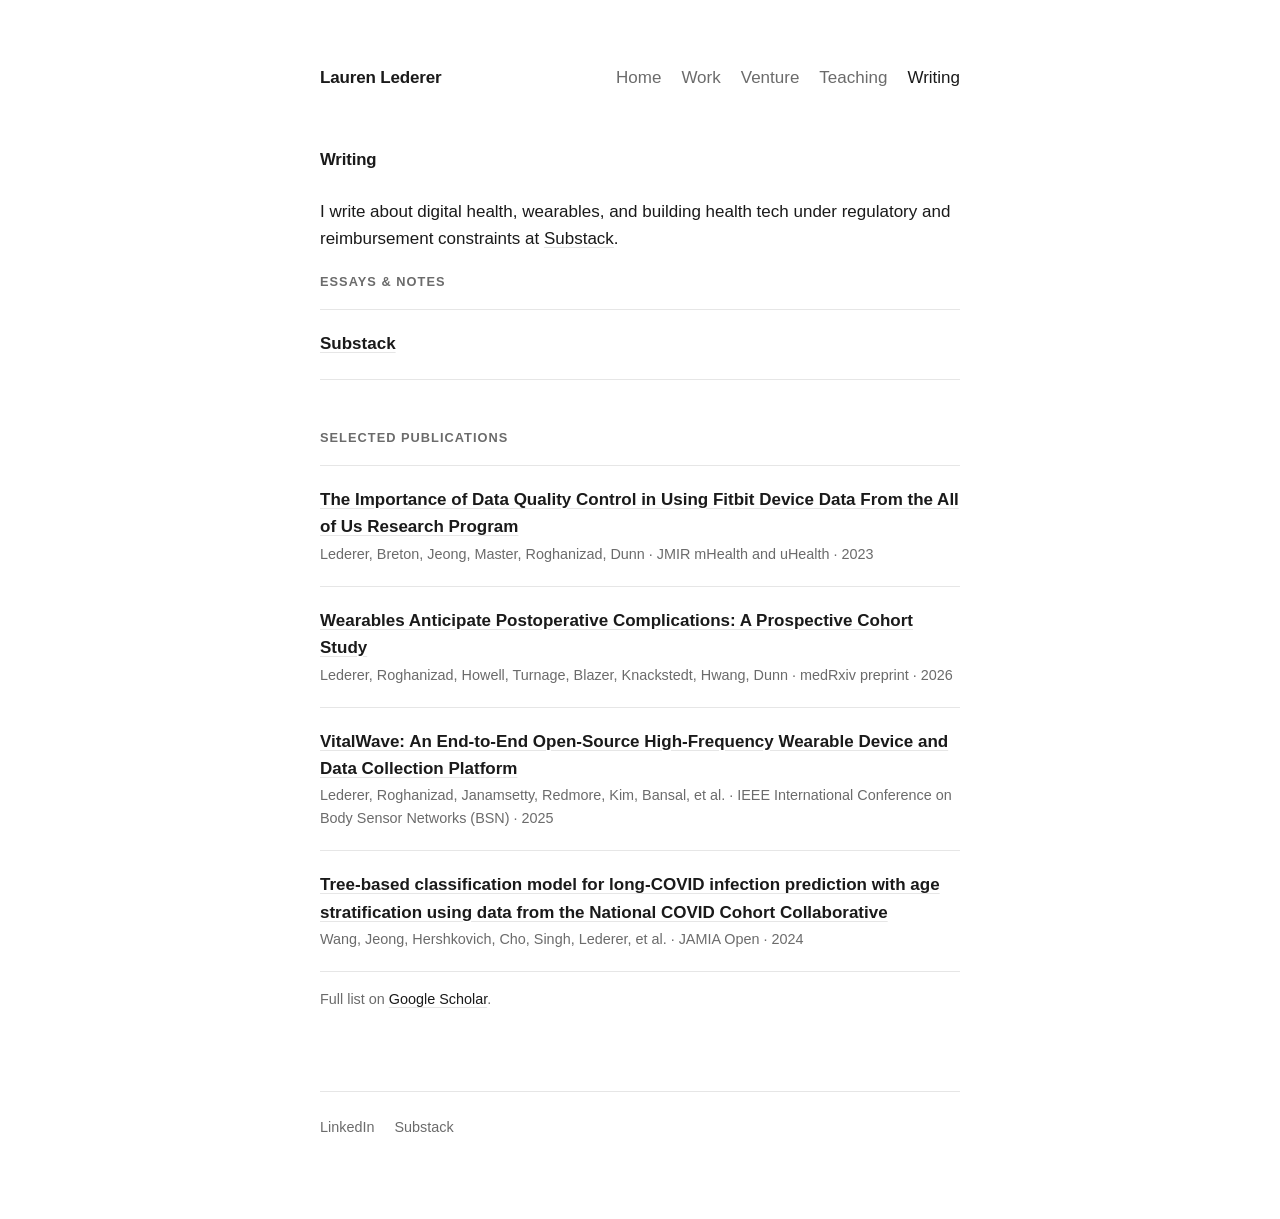
==== writing.html @ ad5d155d "Initial Site" ====
<!doctype html>
<html lang="en">
<head>
  <meta charset="utf-8">
  <meta name="viewport" content="width=device-width, initial-scale=1">
  <title>Writing – Lauren Lederer</title>
  <meta name="description" content="Selected publications on wearables, digital biomarkers, and clinical prediction, plus essays on Substack.">
  <link rel="icon" href="favicon.svg" type="image/svg+xml">
  <link rel="icon" href="favicon.png" sizes="32x32" type="image/png">
  <link rel="apple-touch-icon" href="apple-touch-icon.png">
  <meta property="og:type" content="website">
  <meta property="og:site_name" content="Lauren Lederer">
  <meta property="og:title" content="Writing – Lauren Lederer">
  <meta property="og:description" content="Selected publications on wearables, digital biomarkers, and clinical prediction, plus essays on Substack.">
  <meta property="og:url" content="https://laurenlederer.com/writing.html">
  <meta property="og:image" content="https://laurenlederer.com/images/lauren-jessilyn-bw.jpg">
  <meta property="og:image:width" content="1280">
  <meta property="og:image:height" content="720">
  <meta property="og:image:alt" content="Lauren Lederer and Jessilyn Dunn examining a wearable sensor in the BIG IDEAs Lab">
  <meta name="twitter:card" content="summary_large_image">
  <link rel="stylesheet" href="style.css">
</head>
<body>
  <div class="wrap">
    <header>
      <a class="name" href="index.html">Lauren Lederer</a>
      <nav>
        <a href="index.html">Home</a>
        <a href="work.html">Work</a>
        <a href="venture.html">Venture</a>
        <a href="teaching.html">Teaching</a>
        <a href="writing.html" aria-current="page">Writing</a>
      </nav>
    </header>

    <main>
      <h1>Writing</h1>

      <p>I write about digital health, wearables, and building health tech under regulatory and reimbursement constraints at <a href="https://laurenlederer.substack.com/" target="_blank" rel="noopener">Substack</a>.</p>
      <section>
        <h2>Essays &amp; Notes</h2>
        <ul class="items">
          <li>
            <p class="title"><a href="https://laurenlederer.substack.com/" target="_blank" rel="noopener">Substack</a></p>
            <p class="meta"></p>
          </li>
        </ul>
      </section>
      <section>
        <h2>Selected publications</h2>
        <ul class="items">
          <li>
            <p class="title"><a href="https://doi.org/10.2196/45103" target="_blank" rel="noopener">The Importance of Data Quality Control in Using Fitbit Device Data From the All of Us Research Program</a></p>
            <p class="meta">Lederer, Breton, Jeong, Master, Roghanizad, Dunn · JMIR mHealth and uHealth · 2023</p>
          </li>
          <li>
            <p class="title"><a href="https://www.medrxiv.org/content/10.64898/2026.06.02.26354556v1" target="_blank" rel="noopener">Wearables Anticipate Postoperative Complications: A Prospective Cohort Study</a></p>
            <p class="meta">Lederer, Roghanizad, Howell, Turnage, Blazer, Knackstedt, Hwang, Dunn · medRxiv preprint · 2026</p>
          </li>
          <li>
            <p class="title"><a href="https://doi.org/10.1109/bsn66969.2025.11337446" target="_blank" rel="noopener">VitalWave: An End-to-End Open-Source High-Frequency Wearable Device and Data Collection Platform</a></p>
            <p class="meta">Lederer, Roghanizad, Janamsetty, Redmore, Kim, Bansal, et al. · IEEE International Conference on Body Sensor Networks (BSN) · 2025</p>
          </li>
          <li>
            <p class="title"><a href="https://doi.org/10.1093/jamiaopen/ooae111" target="_blank" rel="noopener">Tree-based classification model for long-COVID infection prediction with age stratification using data from the National COVID Cohort Collaborative</a></p>
            <p class="meta">Wang, Jeong, Hershkovich, Cho, Singh, Lederer, et al. · JAMIA Open · 2024</p>
          </li>
        </ul>
        <p class="muted" style="margin-top:1rem;font-size:0.9rem">Full list on <a href="https://scholar.google.com/citations?user=VjYN3LAAAAAJ&amp;hl=en" target="_blank" rel="noopener">Google Scholar</a>.</p>
      </section>


    </main>

    <footer>
      <a href="https://www.linkedin.com/in/lauren-lederer/" target="_blank" rel="noopener">LinkedIn</a>
      <a href="https://laurenlederer.substack.com/" target="_blank" rel="noopener">Substack</a>
    </footer>
  </div>
</body>
</html>
---- style.css ----
:root {
  --bg: #ffffff;
  --fg: #1a1a1a;
  --muted: #6b6b6b;
  --rule: #e6e6e6;
  --link: #1a1a1a;
  --accent: #9CD29E;
  --maxw: 640px;
}

@media (prefers-color-scheme: dark) {
  :root {
    --bg: #111111;
    --fg: #ececec;
    --muted: #9a9a9a;
    --rule: #2a2a2a;
    --link: #ececec;
  }
}

* { box-sizing: border-box; }

html { -webkit-text-size-adjust: 100%; }

body {
  margin: 0;
  padding: 0 1.25rem;
  background: var(--bg);
  color: var(--fg);
  font-family: -apple-system, BlinkMacSystemFont, "Segoe UI", Helvetica, Arial, sans-serif;
  font-size: 17px;
  line-height: 1.6;
  -webkit-font-smoothing: antialiased;
}

.wrap {
  max-width: var(--maxw);
  margin: 0 auto;
  padding: 4rem 0 5rem;
}

header {
  display: flex;
  flex-wrap: wrap;
  align-items: baseline;
  justify-content: space-between;
  gap: 0.5rem 2rem;
  margin-bottom: 3.5rem;
}

.name {
  font-weight: 600;
  text-decoration: none;
  color: var(--fg);
  letter-spacing: -0.01em;
}

nav { display: flex; flex-wrap: wrap; gap: 1.25rem; }

nav a {
  color: var(--muted);
  text-decoration: none;
}

nav a:hover, nav a[aria-current="page"] { color: var(--fg); }
nav a:hover { text-decoration: underline; text-decoration-color: var(--accent); text-underline-offset: 4px; }

h1 {
  font-size: 1.05rem;
  font-weight: 600;
  margin: 0 0 1.5rem;
  letter-spacing: -0.01em;
}

h2 {
  font-size: 0.8rem;
  font-weight: 600;
  text-transform: uppercase;
  letter-spacing: 0.08em;
  color: var(--muted);
  margin: 3rem 0 1rem;
}

section:first-of-type h2 { margin-top: 0; }

p { margin: 0 0 1.25rem; }

a {
  color: var(--link);
  text-decoration: underline;
  text-decoration-color: var(--rule);
  text-underline-offset: 3px;
  transition: text-decoration-color 0.15s;
}

a:hover { text-decoration-color: var(--accent); }

ul { list-style: none; padding: 0; margin: 0; }

.items li {
  padding: 1.25rem 0;
  border-top: 1px solid var(--rule);
}

.items li:last-child { border-bottom: 1px solid var(--rule); }

.items .title { font-weight: 600; margin: 0 0 0.15rem; }

.items .meta {
  color: var(--muted);
  font-size: 0.9rem;
  margin: 0 0 0.5rem;
}

.items p:last-child { margin-bottom: 0; }

.refs {
  display: inline-flex;
  flex-wrap: wrap;
  gap: 0.75rem;
  margin-top: 0.5rem;
  font-size: 0.9rem;
}

.refs a { color: var(--muted); }

.refs a:hover { color: var(--fg); text-decoration-color: var(--accent); }

footer {
  margin-top: 5rem;
  padding-top: 1.5rem;
  border-top: 1px solid var(--rule);
  display: flex;
  flex-wrap: wrap;
  gap: 1.25rem;
  font-size: 0.9rem;
  color: var(--muted);
}

footer a { color: var(--muted); text-decoration: none; }

footer a:hover { color: var(--fg); text-decoration: underline; text-decoration-color: var(--accent); text-underline-offset: 4px; }

.muted { color: var(--muted); }

@media (max-width: 480px) {
  body { font-size: 16px; }
  .wrap { padding: 2.5rem 0 4rem; }
  header { margin-bottom: 2.5rem; }
}

/* Home portrait */
.intro {
  display: grid;
  grid-template-columns: 1fr 260px;
  gap: 2.5rem;
  align-items: start;
}

.intro-text { order: 1; }
.portrait { order: 2; margin: 0.25rem 0 0; }

.portrait img {
  display: block;
  width: 100%;
  height: auto;
  aspect-ratio: 0.9;
  object-fit: cover;
  object-position: center 30%;
  filter: grayscale(1) contrast(1.06);
  border-radius: 90px 0 90px 0;
}

@media (max-width: 600px) {
  .portrait img { border-radius: 64px 0 64px 0; }
}

@media (max-width: 600px) {
  .intro { grid-template-columns: 1fr; gap: 1.5rem; }
  .portrait { order: 1; width: 55%; max-width: 240px; }
  .intro-text { order: 2; }
}

/* Inline photo */
.photo { margin: 2.5rem 0 3rem; }

.photo img {
  display: block;
  width: 100%;
  height: auto;
  filter: grayscale(1) contrast(1.06);
  border-radius: 48px 0 48px 0;
}

.photo figcaption {
  margin-top: 0.6rem;
  font-size: 0.85rem;
  color: var(--muted);
}

@media (max-width: 600px) {
  .photo img { border-radius: 32px 0 32px 0; }
}

/* Project filters */
.filters {
  display: flex;
  flex-wrap: wrap;
  gap: 0.5rem;
  margin-bottom: 1.5rem;
}

.filters button {
  font: inherit;
  font-size: 0.85rem;
  padding: 0.3rem 0.75rem;
  border: 1px solid var(--rule);
  border-radius: 999px;
  background: transparent;
  color: var(--muted);
  cursor: pointer;
  transition: color 0.15s, border-color 0.15s, background 0.15s;
}

.filters button:hover { color: var(--fg); border-color: var(--accent); }

.filters button[aria-pressed="true"] {
  background: var(--accent);
  border-color: var(--accent);
  color: #1a1a1a;
}

.projects .project {
  padding: 1.5rem 0;
  border-top: 1px solid var(--rule);
}

.projects .project:last-child { border-bottom: 1px solid var(--rule); }

.project .title { font-weight: 600; margin: 0 0 0.15rem; }

.project .meta {
  color: var(--muted);
  font-size: 0.9rem;
  margin: 0 0 0.6rem;
}

.project > p:not(.title):not(.meta) { margin-bottom: 0.75rem; }

.tags {
  display: flex;
  flex-wrap: wrap;
  gap: 0.4rem;
  margin: 0 0 0.6rem;
}

.tags li {
  font-size: 0.75rem;
  letter-spacing: 0.02em;
  color: var(--muted);
  border: 1px solid var(--rule);
  border-radius: 4px;
  padding: 0.1rem 0.45rem;
  cursor: pointer;
}

.tags li:hover { color: var(--fg); border-color: var(--accent); }

.project .refs { margin-top: 0; }

.empty { padding: 1.5rem 0; }

/* News */
.news { margin-top: 3.5rem; }

.news ul { display: grid; gap: 1rem; }

.news li {
  display: grid;
  grid-template-columns: 5.5rem 1fr;
  gap: 1rem;
  align-items: baseline;
}

.news time {
  font-size: 0.8rem;
  letter-spacing: 0.04em;
  text-transform: uppercase;
  color: var(--muted);
  white-space: nowrap;
}

.news p { margin: 0; }

@media (max-width: 480px) {
  .news li { grid-template-columns: 1fr; gap: 0.15rem; }
}

.earlier { margin-top: 1.25rem; }

.earlier summary {
  display: inline-block;
  cursor: pointer;
  font-size: 0.8rem;
  letter-spacing: 0.04em;
  text-transform: uppercase;
  color: var(--muted);
  list-style: none;
  border-bottom: 1px solid var(--rule);
  padding-bottom: 1px;
}

.earlier summary::-webkit-details-marker { display: none; }

.earlier summary::after { content: " +"; }
.earlier[open] summary::after { content: " –"; }

.earlier summary:hover { color: var(--fg); border-color: var(--accent); }

.earlier ul { margin-top: 1rem; }
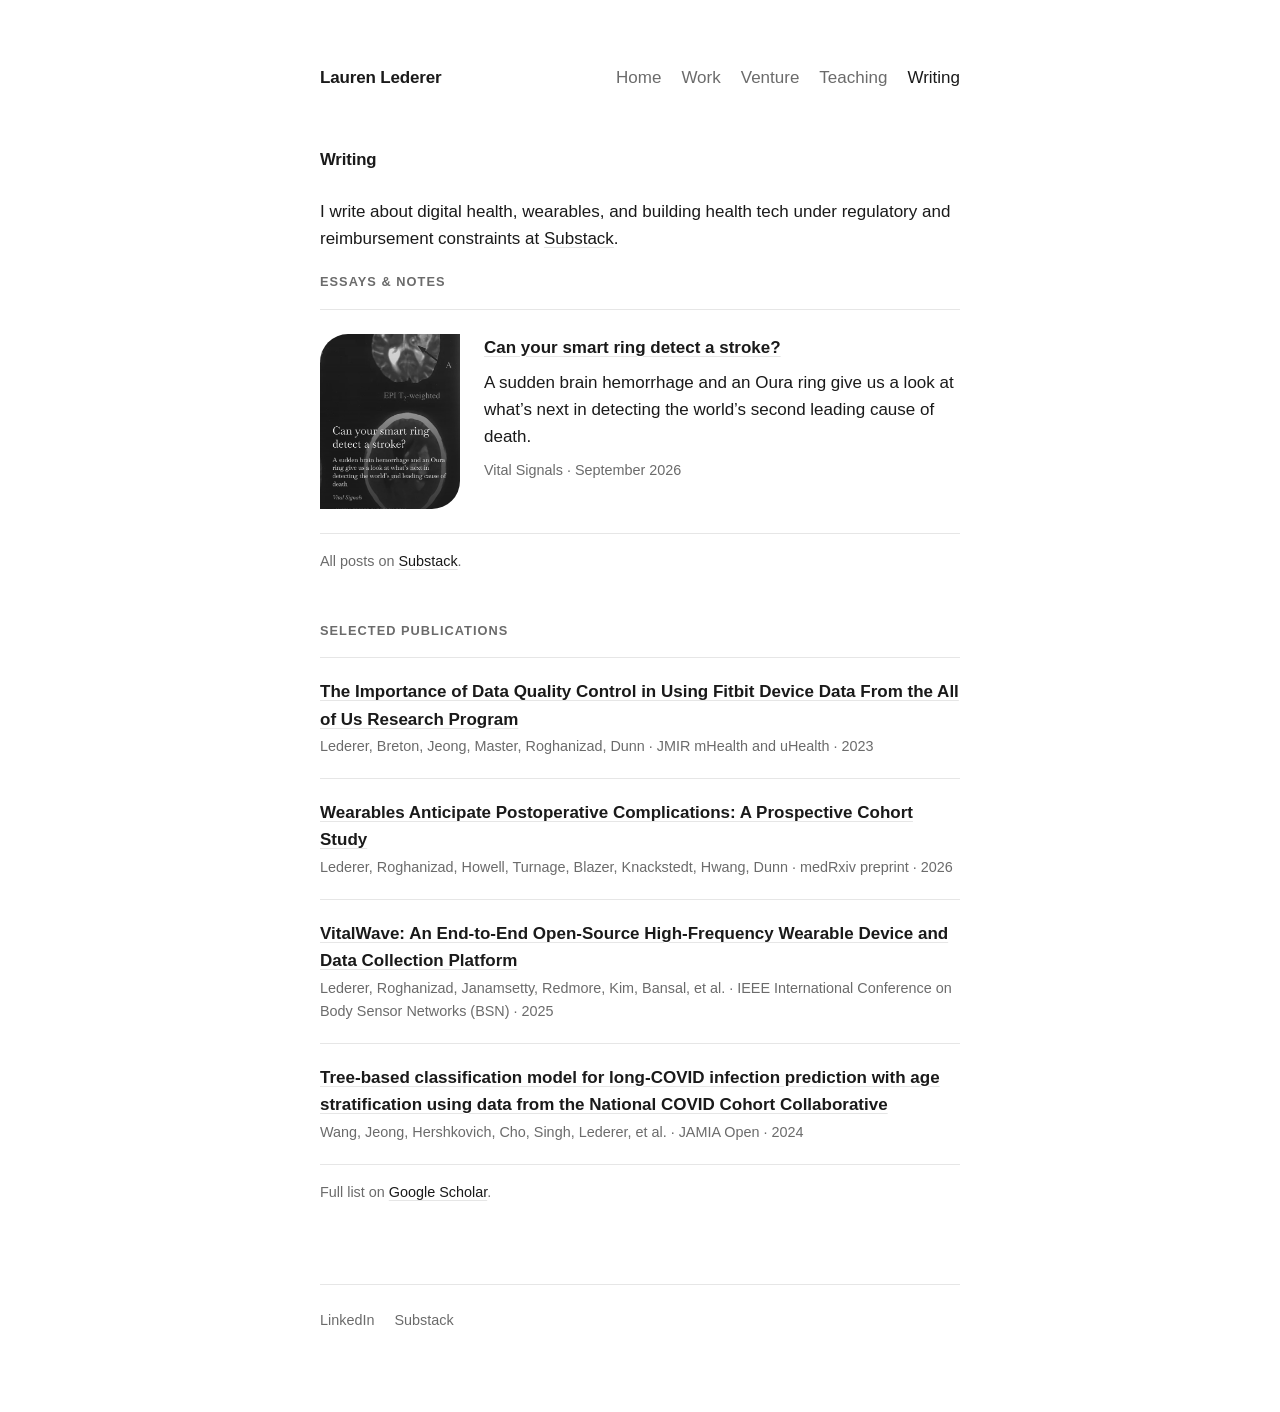
==== commit 8a04c9e4: "substack" ====
--- a/writing.html
+++ b/writing.html
@@ -37,14 +37,22 @@
       <h1>Writing</h1>
 
       <p>I write about digital health, wearables, and building health tech under regulatory and reimbursement constraints at <a href="https://laurenlederer.substack.com/" target="_blank" rel="noopener">Substack</a>.</p>
+
       <section>
         <h2>Essays &amp; Notes</h2>
-        <ul class="items">
-          <li>
-            <p class="title"><a href="https://laurenlederer.substack.com/" target="_blank" rel="noopener">Substack</a></p>
-            <p class="meta"></p>
+        <ul class="posts">
+          <li class="post">
+            <a class="post-image" href="https://laurenlederer.substack.com/p/can-your-smart-ring-detect-a-stroke" target="_blank" rel="noopener">
+              <img src="images/recentwriting/smart-ring-stroke.jpg" width="506" height="900" alt="Brain MRI and CT scans behind the title Can your smart ring detect a stroke?" loading="lazy">
+            </a>
+            <div class="post-text">
+              <p class="title"><a href="https://laurenlederer.substack.com/p/can-your-smart-ring-detect-a-stroke" target="_blank" rel="noopener">Can your smart ring detect a stroke?</a></p>
+              <p>A sudden brain hemorrhage and an Oura ring give us a look at what’s next in detecting the world’s second leading cause of death.</p>
+              <p class="meta">Vital Signals · September 2026</p>
+            </div>
           </li>
         </ul>
+        <p class="muted" style="margin-top:1rem;font-size:0.9rem">All posts on <a href="https://laurenlederer.substack.com/" target="_blank" rel="noopener">Substack</a>.</p>
       </section>
       <section>
         <h2>Selected publications</h2>
--- a/style.css
+++ b/style.css
@@ -318,3 +318,50 @@
 .earlier summary:hover { color: var(--fg); border-color: var(--accent); }
 
 .earlier ul { margin-top: 1rem; }
+
+/* Substack embed */
+.subscribe { margin: 0 0 2.5rem; }
+
+.subscribe iframe {
+  display: block;
+  width: 100%;
+  max-width: 480px;
+  height: 320px;
+  border: 1px solid var(--rule);
+  border-radius: 24px 0 24px 0;
+  background: #fff;
+}
+
+/* Substack posts */
+.posts .post {
+  display: grid;
+  grid-template-columns: 140px 1fr;
+  gap: 1.5rem;
+  align-items: start;
+  padding: 1.5rem 0;
+  border-top: 1px solid var(--rule);
+}
+
+.posts .post:last-child { border-bottom: 1px solid var(--rule); }
+
+.post-image { display: block; }
+
+.post-image img {
+  display: block;
+  width: 100%;
+  height: auto;
+  aspect-ratio: 4 / 5;
+  object-fit: cover;
+  object-position: center 60%;
+  filter: grayscale(1);
+  border-radius: 28px 0 28px 0;
+}
+
+.post-text .title { font-weight: 600; margin: 0 0 0.5rem; }
+.post-text p { margin: 0 0 0.5rem; }
+.post-text .meta { color: var(--muted); font-size: 0.9rem; margin: 0; }
+
+@media (max-width: 480px) {
+  .posts .post { grid-template-columns: 1fr; gap: 1rem; }
+  .post-image { width: 55%; max-width: 200px; }
+}
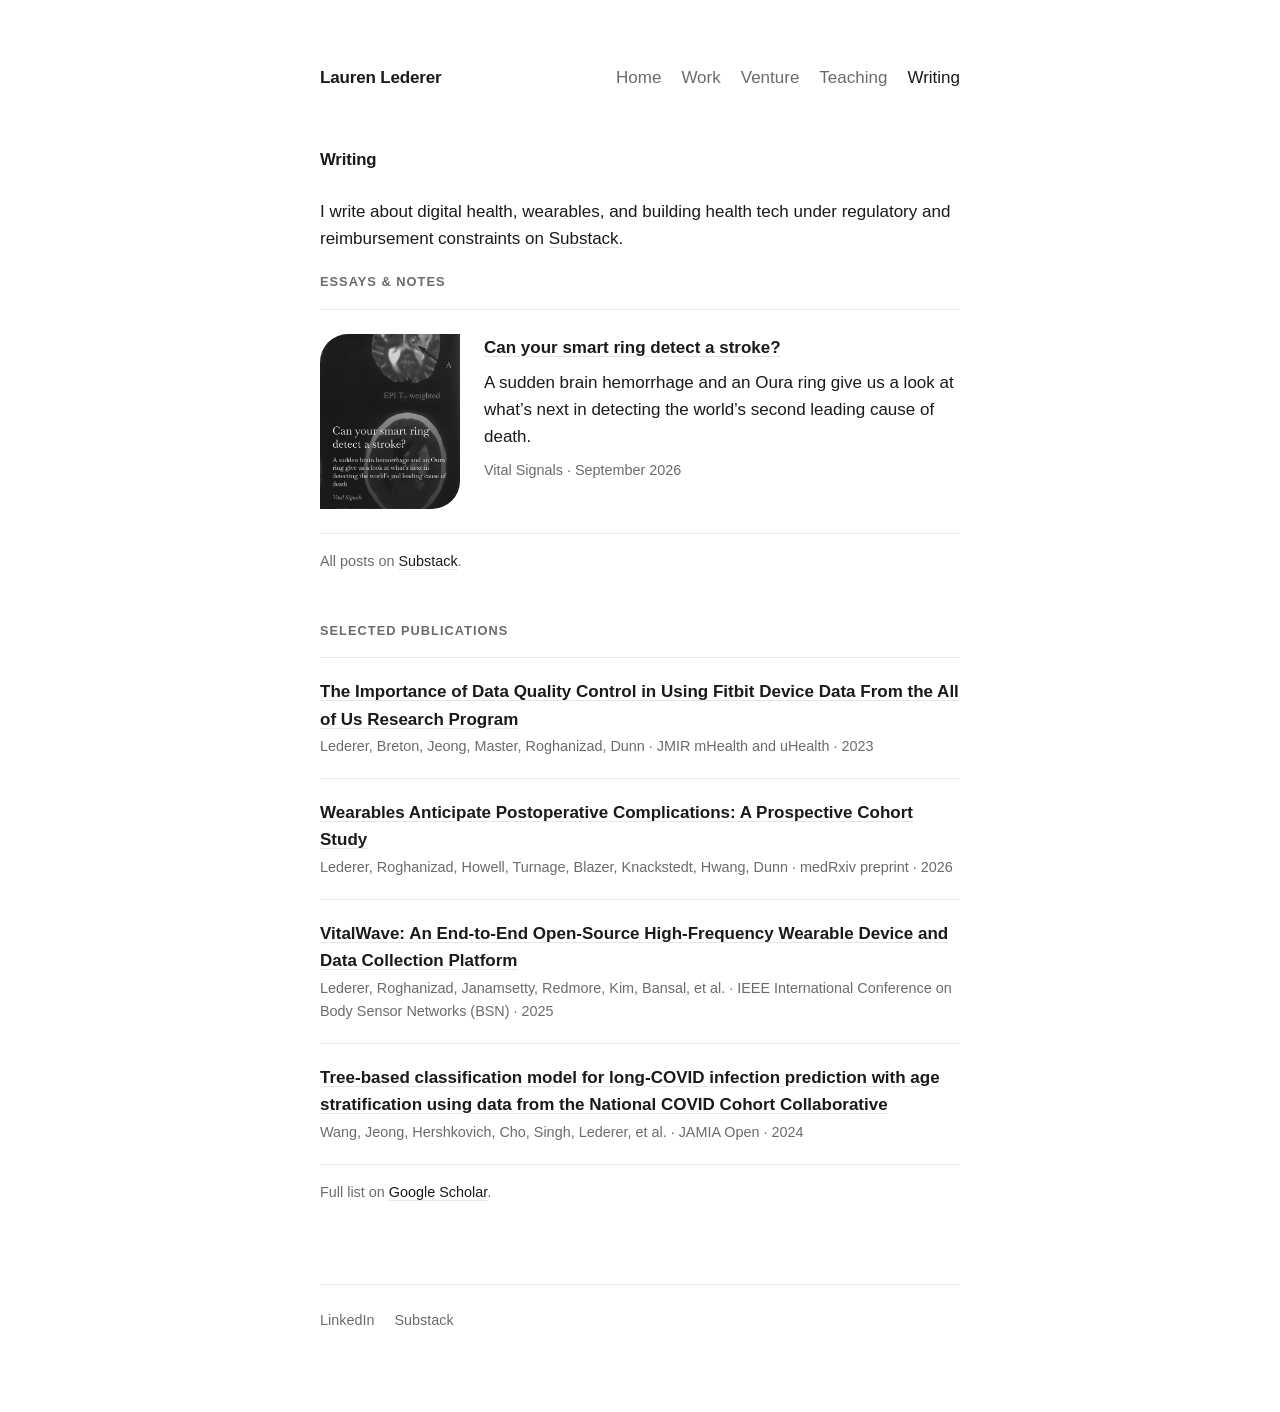
==== commit 836e7a9d: "copy" ====
--- a/writing.html
+++ b/writing.html
@@ -36,7 +36,7 @@
     <main>
       <h1>Writing</h1>
 
-      <p>I write about digital health, wearables, and building health tech under regulatory and reimbursement constraints at <a href="https://laurenlederer.substack.com/" target="_blank" rel="noopener">Substack</a>.</p>
+      <p>I write about digital health, wearables, and building health tech under regulatory and reimbursement constraints on <a href="https://laurenlederer.substack.com/" target="_blank" rel="noopener">Substack</a>.</p>
 
       <section>
         <h2>Essays &amp; Notes</h2>
